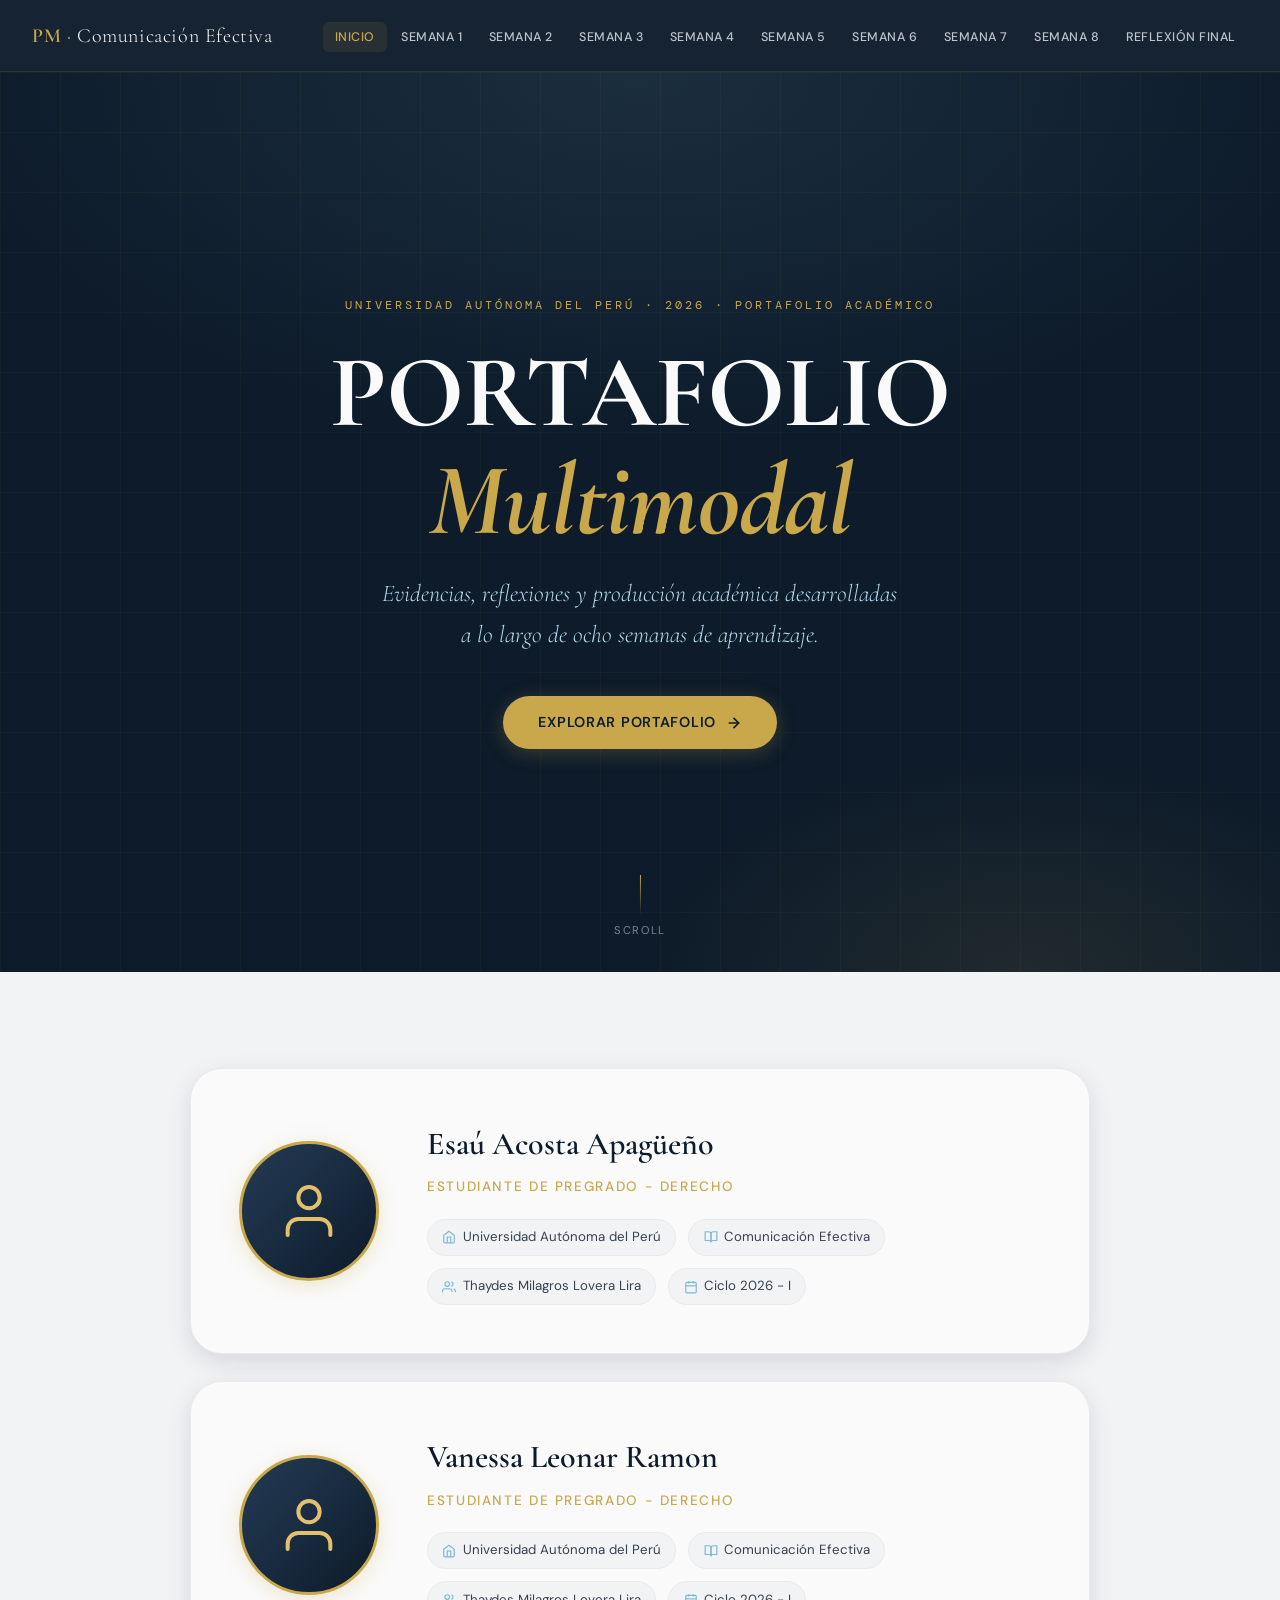
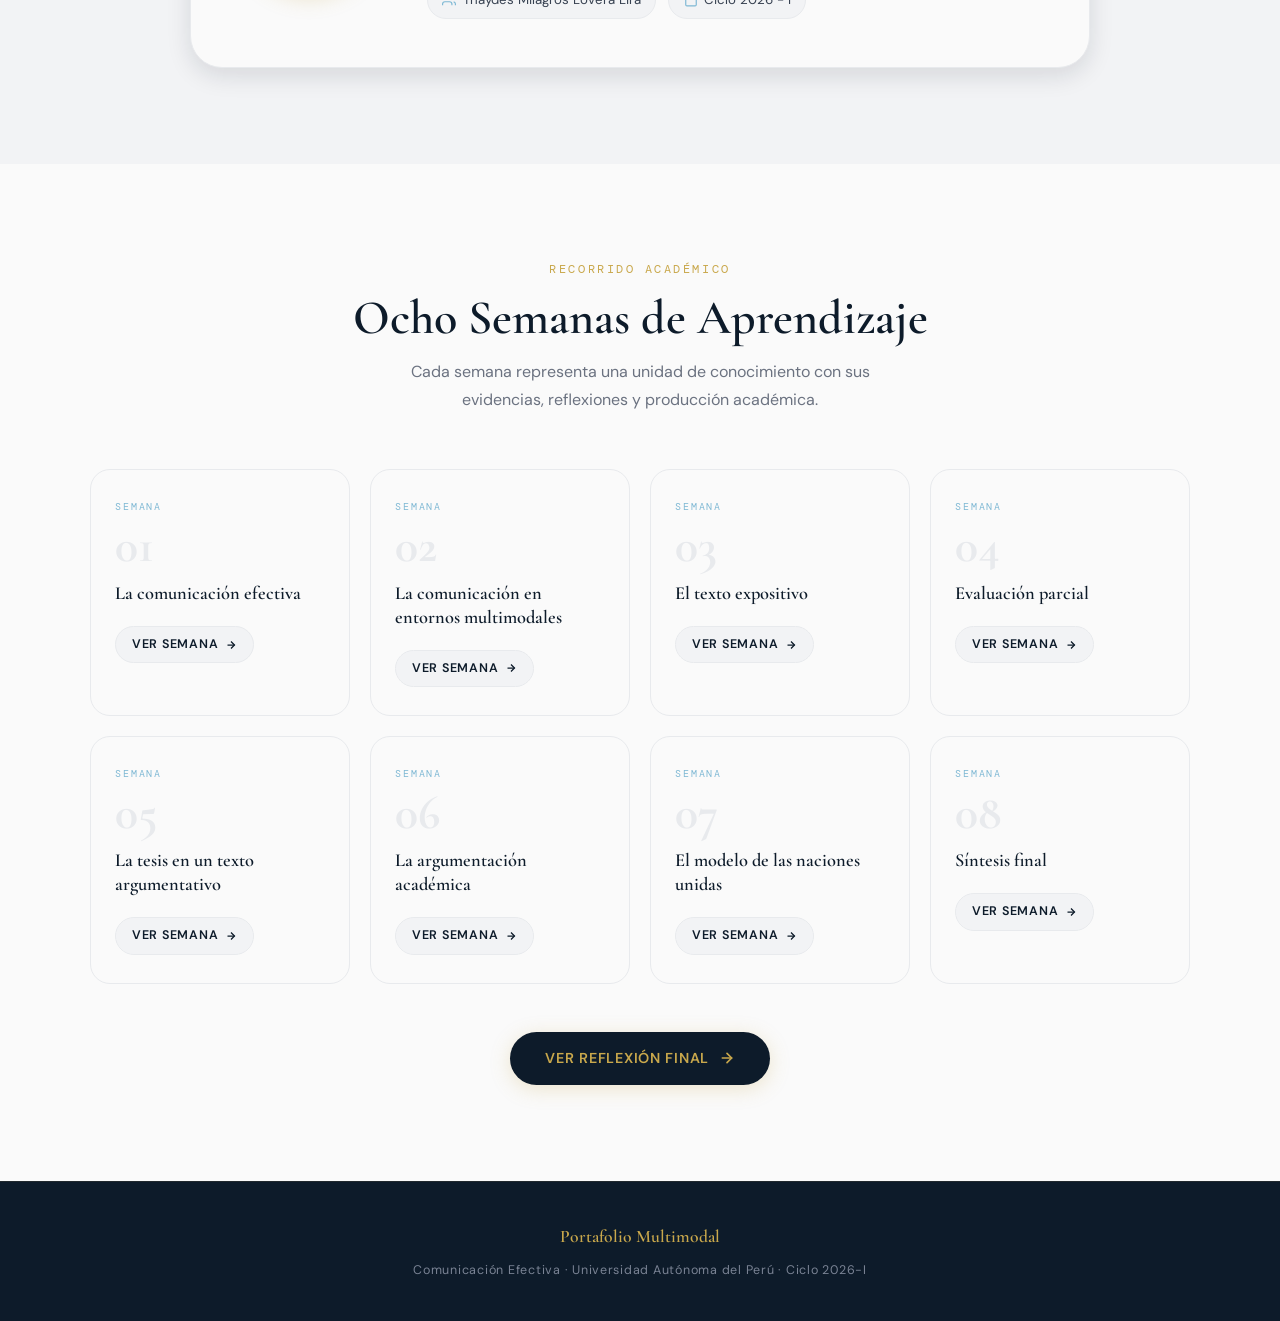
==== index.html @ 7b4b2250 "Add files via upload" ====
<!DOCTYPE html>
<html lang="es">
<head>
  <meta charset="UTF-8" />
  <meta name="viewport" content="width=device-width, initial-scale=1.0" />
  <title>Portafolio Multimodal — Comunicación Efectiva</title>
  <link rel="stylesheet" href="style.css" />
</head>
<body>

  <!-- ===== NAVBAR ===== -->
  <nav class="navbar">
    <a href="index.html" class="nav-brand">PM <span>· Comunicación Efectiva</span></a>
    <button class="nav-toggle" onclick="toggleMenu()" aria-label="Menú">
      <span></span><span></span><span></span>
    </button>
    <ul class="nav-links" id="navLinks">
      <li><a href="index.html" class="active">Inicio</a></li>
      <li><a href="semana1.html">Semana 1</a></li>
      <li><a href="semana2.html">Semana 2</a></li>
      <li><a href="semana3.html">Semana 3</a></li>
      <li><a href="semana4.html">Semana 4</a></li>
      <li><a href="semana5.html">Semana 5</a></li>
      <li><a href="semana6.html">Semana 6</a></li>
      <li><a href="semana7.html">Semana 7</a></li>
      <li><a href="semana8.html">Semana 8</a></li>
      <li><a href="reflexion.html">Reflexión Final</a></li>
    </ul>
  </nav>

  <main>

    <!-- ===== HERO ===== -->
    <section class="hero">
      <div class="hero-grid-bg"></div>
      <div class="hero-content">
        <p class="hero-eyebrow">Universidad Autónoma del Perú · 2026 · Portafolio Académico</p>
        <h1>PORTAFOLIO<br /><em>Multimodal</em></h1>
        <p class="hero-subtitle">
          Evidencias, reflexiones y producción académica desarrolladas<br/>a lo largo de ocho semanas de aprendizaje.
        </p>
        <a href="#semanas" class="hero-cta">
          Explorar portafolio
          <svg width="16" height="16" viewBox="0 0 24 24" fill="none" stroke="currentColor" stroke-width="2.5" stroke-linecap="round" stroke-linejoin="round"><line x1="5" y1="12" x2="19" y2="12"/><polyline points="12 5 19 12 12 19"/></svg>
        </a>
      </div>
      <div class="hero-scroll">
        <div class="hero-scroll-line"></div>
        <span>Scroll</span>
      </div>
    </section>

    <!-- ===== PERFIL ===== -->
    <section class="section-profile">
      <div class="profile-card fade-up">
        <div class="profile-avatar">
          <svg width="64" height="64" viewBox="0 0 24 24" fill="none" stroke="currentColor" stroke-width="1.5" stroke-linecap="round" stroke-linejoin="round">
            <path d="M20 21v-2a4 4 0 0 0-4-4H8a4 4 0 0 0-4 4v2"/>
            <circle cx="12" cy="7" r="4"/>
          </svg>
        </div>
        <div class="profile-info">
          <h2>Esaú Acosta Apagüeño </h2>
          <p class="profile-role">Estudiante de Pregrado - DERECHO</p>
          <div class="profile-meta">
            <span class="profile-tag">
              <svg width="14" height="14" viewBox="0 0 24 24" fill="none" stroke="currentColor" stroke-width="2"><path d="M3 9l9-7 9 7v11a2 2 0 0 1-2 2H5a2 2 0 0 1-2-2z"/><polyline points="9 22 9 12 15 12 15 22"/></svg>
              Universidad Autónoma del Perú 
            </span>
            <span class="profile-tag">
              <svg width="14" height="14" viewBox="0 0 24 24" fill="none" stroke="currentColor" stroke-width="2"><path d="M2 3h6a4 4 0 0 1 4 4v14a3 3 0 0 0-3-3H2z"/><path d="M22 3h-6a4 4 0 0 0-4 4v14a3 3 0 0 1 3-3h7z"/></svg>
              Comunicación Efectiva
            </span>
            <span class="profile-tag">
              <svg width="14" height="14" viewBox="0 0 24 24" fill="none" stroke="currentColor" stroke-width="2"><path d="M17 21v-2a4 4 0 0 0-4-4H5a4 4 0 0 0-4 4v2"/><circle cx="9" cy="7" r="4"/><path d="M23 21v-2a4 4 0 0 0-3-3.87"/><path d="M16 3.13a4 4 0 0 1 0 7.75"/></svg>
              Thaydes Milagros Lovera Lira
            </span>
            <span class="profile-tag">
              <svg width="14" height="14" viewBox="0 0 24 24" fill="none" stroke="currentColor" stroke-width="2"><rect x="3" y="4" width="18" height="18" rx="2" ry="2"/><line x1="16" y1="2" x2="16" y2="6"/><line x1="8" y1="2" x2="8" y2="6"/><line x1="3" y1="10" x2="21" y2="10"/></svg>
              Ciclo 2026 - I
            </span>
          </div>
        </div>
      </div>
      <br>
       <div class="profile-card fade-up">
        <div class="profile-avatar">
          <svg width="64" height="64" viewBox="0 0 24 24" fill="none" stroke="currentColor" stroke-width="1.5" stroke-linecap="round" stroke-linejoin="round">
            <path d="M20 21v-2a4 4 0 0 0-4-4H8a4 4 0 0 0-4 4v2"/>
            <circle cx="12" cy="7" r="4"/>
          </svg>
        </div>
        <div class="profile-info">
          <h2>Vanessa Leonar Ramon</h2>
          <p class="profile-role">Estudiante de Pregrado - DERECHO</p>
          <div class="profile-meta">
            <span class="profile-tag">
              <svg width="14" height="14" viewBox="0 0 24 24" fill="none" stroke="currentColor" stroke-width="2"><path d="M3 9l9-7 9 7v11a2 2 0 0 1-2 2H5a2 2 0 0 1-2-2z"/><polyline points="9 22 9 12 15 12 15 22"/></svg>
              Universidad Autónoma del Perú 
            </span>
            <span class="profile-tag">
              <svg width="14" height="14" viewBox="0 0 24 24" fill="none" stroke="currentColor" stroke-width="2"><path d="M2 3h6a4 4 0 0 1 4 4v14a3 3 0 0 0-3-3H2z"/><path d="M22 3h-6a4 4 0 0 0-4 4v14a3 3 0 0 1 3-3h7z"/></svg>
              Comunicación Efectiva
            </span>
            <span class="profile-tag">
              <svg width="14" height="14" viewBox="0 0 24 24" fill="none" stroke="currentColor" stroke-width="2"><path d="M17 21v-2a4 4 0 0 0-4-4H5a4 4 0 0 0-4 4v2"/><circle cx="9" cy="7" r="4"/><path d="M23 21v-2a4 4 0 0 0-3-3.87"/><path d="M16 3.13a4 4 0 0 1 0 7.75"/></svg>
              Thaydes Milagros Lovera Lira
            </span>
            <span class="profile-tag">
              <svg width="14" height="14" viewBox="0 0 24 24" fill="none" stroke="currentColor" stroke-width="2"><rect x="3" y="4" width="18" height="18" rx="2" ry="2"/><line x1="16" y1="2" x2="16" y2="6"/><line x1="8" y1="2" x2="8" y2="6"/><line x1="3" y1="10" x2="21" y2="10"/></svg>
              Ciclo 2026 - I
            </span>
          </div>
          
        </div>
      </div>
    </section>

    <!-- ===== SEMANAS ===== -->
    <section class="section-timeline" id="semanas">
      <div class="section-header fade-up">
        <span class="section-label">Recorrido académico</span>
        <h2>Ocho Semanas de Aprendizaje</h2>
        <p>Cada semana representa una unidad de conocimiento con sus evidencias, reflexiones y producción académica.</p>
      </div>

      <div class="weeks-grid">
        <div class="week-card fade-up">
          <p class="week-label">Semana</p>
          <div class="week-number">01</div>
          <h3 class="week-title">La comunicación efectiva</h3>
          <a href="semana1.html" class="week-btn">
            Ver semana
            <svg width="12" height="12" viewBox="0 0 24 24" fill="none" stroke="currentColor" stroke-width="2.5"><line x1="5" y1="12" x2="19" y2="12"/><polyline points="12 5 19 12 12 19"/></svg>
          </a>
        </div>

        <div class="week-card fade-up">
          <p class="week-label">Semana</p>
          <div class="week-number">02</div>
          <h3 class="week-title">La comunicación en entornos multimodales</h3>
          <a href="semana2.html" class="week-btn">
            Ver semana
            <svg width="12" height="12" viewBox="0 0 24 24" fill="none" stroke="currentColor" stroke-width="2.5"><line x1="5" y1="12" x2="19" y2="12"/><polyline points="12 5 19 12 12 19"/></svg>
          </a>
        </div>

        <div class="week-card fade-up">
          <p class="week-label">Semana</p>
          <div class="week-number">03</div>
          <h3 class="week-title">El texto expositivo</h3>
          <a href="semana3.html" class="week-btn">
            Ver semana
            <svg width="12" height="12" viewBox="0 0 24 24" fill="none" stroke="currentColor" stroke-width="2.5"><line x1="5" y1="12" x2="19" y2="12"/><polyline points="12 5 19 12 12 19"/></svg>
          </a>
        </div>

        <div class="week-card fade-up">
          <p class="week-label">Semana</p>
          <div class="week-number">04</div>
          <h3 class="week-title">Evaluación parcial</h3>
          <a href="semana4.html" class="week-btn">
            Ver semana
            <svg width="12" height="12" viewBox="0 0 24 24" fill="none" stroke="currentColor" stroke-width="2.5"><line x1="5" y1="12" x2="19" y2="12"/><polyline points="12 5 19 12 12 19"/></svg>
          </a>
        </div>

        <div class="week-card fade-up">
          <p class="week-label">Semana</p>
          <div class="week-number">05</div>
          <h3 class="week-title">La tesis en un texto argumentativo</h3>
          <a href="semana5.html" class="week-btn">
            Ver semana
            <svg width="12" height="12" viewBox="0 0 24 24" fill="none" stroke="currentColor" stroke-width="2.5"><line x1="5" y1="12" x2="19" y2="12"/><polyline points="12 5 19 12 12 19"/></svg>
          </a>
        </div>

        <div class="week-card fade-up">
          <p class="week-label">Semana</p>
          <div class="week-number">06</div>
          <h3 class="week-title">La argumentación académica</h3>
          <a href="semana6.html" class="week-btn">
            Ver semana
            <svg width="12" height="12" viewBox="0 0 24 24" fill="none" stroke="currentColor" stroke-width="2.5"><line x1="5" y1="12" x2="19" y2="12"/><polyline points="12 5 19 12 12 19"/></svg>
          </a>
        </div>

        <div class="week-card fade-up">
          <p class="week-label">Semana</p>
          <div class="week-number">07</div>
          <h3 class="week-title">El modelo de las naciones unidas</h3>
          <a href="semana7.html" class="week-btn">
            Ver semana
            <svg width="12" height="12" viewBox="0 0 24 24" fill="none" stroke="currentColor" stroke-width="2.5"><line x1="5" y1="12" x2="19" y2="12"/><polyline points="12 5 19 12 12 19"/></svg>
          </a>
        </div>

        <div class="week-card fade-up">
          <p class="week-label">Semana</p>
          <div class="week-number">08</div>
          <h3 class="week-title">Síntesis final</h3>
          <a href="semana8.html" class="week-btn">
            Ver semana
            <svg width="12" height="12" viewBox="0 0 24 24" fill="none" stroke="currentColor" stroke-width="2.5"><line x1="5" y1="12" x2="19" y2="12"/><polyline points="12 5 19 12 12 19"/></svg>
          </a>
        </div>
      </div>

      <div style="text-align:center; margin-top:3rem;" class="fade-up">
        <a href="reflexion.html" class="hero-cta" style="background: var(--navy); color: var(--gold);">
          Ver Reflexión Final
          <svg width="16" height="16" viewBox="0 0 24 24" fill="none" stroke="currentColor" stroke-width="2.5" stroke-linecap="round" stroke-linejoin="round"><line x1="5" y1="12" x2="19" y2="12"/><polyline points="12 5 19 12 12 19"/></svg>
        </a>
      </div>
    </section>

  </main>

  <!-- ===== FOOTER ===== -->
  <footer class="site-footer">
    <p class="footer-brand">Portafolio Multimodal</p>
    <p class="footer-text">Comunicación Efectiva · Universidad Autónoma del Perú · Ciclo 2026-I</p>
  </footer>

  <script>
    function toggleMenu() {
      document.getElementById('navLinks').classList.toggle('open');
    }
    // Scroll reveal
    const observer = new IntersectionObserver((entries) => {
      entries.forEach(e => { if(e.isIntersecting) e.target.classList.add('visible'); });
    }, { threshold: 0.12 });
    document.querySelectorAll('.fade-up').forEach(el => observer.observe(el));
  </script>
</body>
</html>
---- style.css ----
/* ============================================================
   PORTAFOLIO MULTIMODAL — COMUNICACIÓN EFECTIVA
   style.css — Hoja de estilos principal
   Diseño: Elegante académico premium
   ============================================================ */

/* --- Google Fonts Import --- */
@import url('https://fonts.googleapis.com/css2?family=Cormorant+Garamond:ital,wght@0,300;0,400;0,600;0,700;1,300;1,400&family=DM+Sans:wght@300;400;500;600&family=DM+Mono:wght@400;500&display=swap');

/* --- CSS Variables --- */
:root {
  --navy:        #0d1b2a;
  --navy-mid:    #1a2f45;
  --navy-light:  #243b55;
  --gold:        #c9a84c;
  --gold-light:  #e2c06e;
  --gold-pale:   #f5e9c8;
  --sky:         #7eb8d4;
  --sky-light:   #b3d9eb;
  --white:       #fafafa;
  --off-white:   #f2f3f5;
  --gray-100:    #e8eaed;
  --gray-300:    #bec3cc;
  --gray-500:    #7a8394;
  --gray-700:    #4a5160;
  --text-dark:   #111827;
  --text-mid:    #374151;
  --text-light:  #6b7280;

  --font-display: 'Cormorant Garamond', Georgia, serif;
  --font-body:    'DM Sans', system-ui, sans-serif;
  --font-mono:    'DM Mono', monospace;

  --radius-sm:   6px;
  --radius-md:   12px;
  --radius-lg:   20px;
  --radius-xl:   32px;

  --shadow-sm:   0 2px 8px rgba(13,27,42,0.08);
  --shadow-md:   0 8px 24px rgba(13,27,42,0.12);
  --shadow-lg:   0 20px 60px rgba(13,27,42,0.18);
  --shadow-gold: 0 4px 20px rgba(201,168,76,0.25);

  --transition:  0.3s cubic-bezier(0.4,0,0.2,1);
  --nav-height:  72px;
}

/* --- Reset & Base --- */
*, *::before, *::after { box-sizing: border-box; margin: 0; padding: 0; }

html { scroll-behavior: smooth; font-size: 16px; }

body {
  font-family: var(--font-body);
  background: var(--white);
  color: var(--text-dark);
  line-height: 1.7;
  overflow-x: hidden;
  -webkit-font-smoothing: antialiased;
}

img { max-width: 100%; display: block; }
a  { text-decoration: none; color: inherit; }
ul { list-style: none; }

/* --- NAVBAR --- */
.navbar {
  position: fixed;
  top: 0; left: 0; right: 0;
  height: var(--nav-height);
  background: rgba(13,27,42,0.96);
  backdrop-filter: blur(12px);
  -webkit-backdrop-filter: blur(12px);
  border-bottom: 1px solid rgba(201,168,76,0.15);
  z-index: 1000;
  display: flex;
  align-items: center;
  justify-content: space-between;
  padding: 0 2rem;
}

.nav-brand {
  font-family: var(--font-display);
  font-size: 1.25rem;
  font-weight: 600;
  color: var(--gold);
  letter-spacing: 0.03em;
  white-space: nowrap;
}

.nav-brand span {
  color: var(--white);
  font-weight: 300;
}

.nav-links {
  display: flex;
  align-items: center;
  gap: 0.15rem;
}

.nav-links a {
  font-family: var(--font-body);
  font-size: 0.78rem;
  font-weight: 500;
  letter-spacing: 0.04em;
  text-transform: uppercase;
  color: var(--gray-300);
  padding: 0.45rem 0.75rem;
  border-radius: var(--radius-sm);
  transition: color var(--transition), background var(--transition);
  white-space: nowrap;
}

.nav-links a:hover,
.nav-links a.active {
  color: var(--gold);
  background: rgba(201,168,76,0.1);
}

/* Hamburger */
.nav-toggle {
  display: none;
  flex-direction: column;
  gap: 5px;
  cursor: pointer;
  padding: 6px;
  border: none;
  background: none;
}
.nav-toggle span {
  display: block;
  width: 24px; height: 2px;
  background: var(--gold);
  border-radius: 2px;
  transition: var(--transition);
}

/* --- MAIN CONTENT OFFSET --- */
main { padding-top: var(--nav-height); }

/* ============================================================
   HOME PAGE
   ============================================================ */

/* Hero */
.hero {
  min-height: 100vh;
  background: var(--navy);
  display: flex;
  align-items: center;
  justify-content: center;
  text-align: center;
  position: relative;
  overflow: hidden;
  padding: 4rem 2rem;
}

.hero::before {
  content: '';
  position: absolute;
  inset: 0;
  background:
    radial-gradient(ellipse 80% 60% at 50% 0%, rgba(126,184,212,0.12) 0%, transparent 70%),
    radial-gradient(ellipse 50% 40% at 80% 100%, rgba(201,168,76,0.1) 0%, transparent 60%);
}

.hero-grid-bg {
  position: absolute;
  inset: 0;
  background-image:
    linear-gradient(rgba(201,168,76,0.04) 1px, transparent 1px),
    linear-gradient(90deg, rgba(201,168,76,0.04) 1px, transparent 1px);
  background-size: 60px 60px;
  animation: gridPan 20s linear infinite;
}

@keyframes gridPan {
  0%   { transform: translate(0,0); }
  100% { transform: translate(60px, 60px); }
}

.hero-content {
  position: relative;
  z-index: 2;
  max-width: 820px;
}

.hero-eyebrow {
  font-family: var(--font-mono);
  font-size: 0.75rem;
  letter-spacing: 0.25em;
  text-transform: uppercase;
  color: var(--gold);
  margin-bottom: 1.5rem;
  opacity: 0;
  animation: fadeUp 0.8s 0.2s forwards;
}

.hero h1 {
  font-family: var(--font-display);
  font-size: clamp(3rem, 8vw, 6.5rem);
  font-weight: 700;
  line-height: 1.05;
  color: var(--white);
  letter-spacing: -0.01em;
  margin-bottom: 0.5rem;
  opacity: 0;
  animation: fadeUp 0.8s 0.4s forwards;
}

.hero h1 em {
  font-style: italic;
  color: var(--gold);
}

.hero-subtitle {
  font-family: var(--font-display);
  font-size: clamp(1.1rem, 2.5vw, 1.5rem);
  font-weight: 300;
  font-style: italic;
  color: var(--sky-light);
  margin: 1.25rem 0 2.5rem;
  max-width: 600px;
  margin-left: auto;
  margin-right: auto;
  opacity: 0;
  animation: fadeUp 0.8s 0.6s forwards;
}

.hero-cta {
  display: inline-flex;
  align-items: center;
  gap: 0.6rem;
  background: var(--gold);
  color: var(--navy);
  font-family: var(--font-body);
  font-size: 0.9rem;
  font-weight: 600;
  letter-spacing: 0.05em;
  text-transform: uppercase;
  padding: 0.9rem 2.2rem;
  border-radius: 50px;
  transition: var(--transition);
  box-shadow: var(--shadow-gold);
  opacity: 0;
  animation: fadeUp 0.8s 0.8s forwards;
}

.hero-cta:hover {
  background: var(--gold-light);
  transform: translateY(-2px);
  box-shadow: 0 8px 30px rgba(201,168,76,0.4);
}

.hero-cta svg { transition: transform var(--transition); }
.hero-cta:hover svg { transform: translateX(4px); }

.hero-scroll {
  position: absolute;
  bottom: 2rem;
  left: 50%;
  transform: translateX(-50%);
  display: flex;
  flex-direction: column;
  align-items: center;
  gap: 0.4rem;
  color: var(--gray-500);
  font-size: 0.7rem;
  letter-spacing: 0.15em;
  text-transform: uppercase;
  animation: bounce 2s infinite;
}

.hero-scroll-line {
  width: 1px;
  height: 40px;
  background: linear-gradient(to bottom, var(--gold), transparent);
}

@keyframes bounce {
  0%, 100% { transform: translateX(-50%) translateY(0); }
  50%       { transform: translateX(-50%) translateY(6px); }
}

/* Profile Card */
.section-profile {
  padding: 6rem 2rem;
  background: var(--off-white);
}

.profile-card {
  max-width: 900px;
  margin: 0 auto;
  display: grid;
  grid-template-columns: auto 1fr;
  gap: 3rem;
  align-items: center;
  background: var(--white);
  border-radius: var(--radius-xl);
  padding: 3rem;
  box-shadow: var(--shadow-md);
  border: 1px solid var(--gray-100);
}

.profile-avatar {
  width: 140px;
  height: 140px;
  border-radius: 50%;
  background: linear-gradient(135deg, var(--navy-light), var(--navy));
  display: flex;
  align-items: center;
  justify-content: center;
  border: 3px solid var(--gold);
  box-shadow: var(--shadow-gold);
  flex-shrink: 0;
}

.profile-avatar svg { color: var(--gold-light); }

.profile-info h2 {
  font-family: var(--font-display);
  font-size: 2rem;
  font-weight: 600;
  color: var(--navy);
  margin-bottom: 0.25rem;
}

.profile-role {
  font-size: 0.85rem;
  letter-spacing: 0.12em;
  text-transform: uppercase;
  color: var(--gold);
  font-weight: 500;
  margin-bottom: 1.25rem;
}

.profile-meta {
  display: flex;
  flex-wrap: wrap;
  gap: 0.75rem;
}

.profile-tag {
  display: flex;
  align-items: center;
  gap: 0.4rem;
  font-size: 0.83rem;
  color: var(--text-mid);
  background: var(--off-white);
  padding: 0.4rem 0.9rem;
  border-radius: 50px;
  border: 1px solid var(--gray-100);
}

.profile-tag svg { color: var(--sky); flex-shrink: 0; }

/* Section Header */
.section-header {
  text-align: center;
  margin-bottom: 3.5rem;
}

.section-label {
  font-family: var(--font-mono);
  font-size: 0.72rem;
  letter-spacing: 0.22em;
  text-transform: uppercase;
  color: var(--gold);
  margin-bottom: 0.75rem;
  display: block;
}

.section-header h2 {
  font-family: var(--font-display);
  font-size: clamp(2rem, 4vw, 3rem);
  font-weight: 600;
  color: var(--navy);
  line-height: 1.15;
}

.section-header p {
  color: var(--text-light);
  max-width: 520px;
  margin: 0.75rem auto 0;
  font-size: 1rem;
}

/* Timeline / Week Grid */
.section-timeline {
  padding: 6rem 2rem;
  background: var(--white);
}

.weeks-grid {
  max-width: 1100px;
  margin: 0 auto;
  display: grid;
  grid-template-columns: repeat(4, 1fr);
  gap: 1.25rem;
}

.week-card {
  background: var(--white);
  border: 1px solid var(--gray-100);
  border-radius: var(--radius-lg);
  padding: 1.75rem 1.5rem;
  position: relative;
  overflow: hidden;
  transition: transform var(--transition), box-shadow var(--transition), border-color var(--transition);
  cursor: pointer;
}

.week-card::before {
  content: '';
  position: absolute;
  top: 0; left: 0; right: 0;
  height: 3px;
  background: linear-gradient(90deg, var(--gold), var(--sky));
  transform: scaleX(0);
  transform-origin: left;
  transition: transform var(--transition);
}

.week-card:hover {
  transform: translateY(-6px);
  box-shadow: var(--shadow-lg);
  border-color: var(--gold-pale);
}

.week-card:hover::before { transform: scaleX(1); }

.week-number {
  font-family: var(--font-display);
  font-size: 3rem;
  font-weight: 700;
  color: var(--gray-100);
  line-height: 1;
  margin-bottom: 0.75rem;
  transition: color var(--transition);
}

.week-card:hover .week-number { color: var(--gold-pale); }

.week-label {
  font-family: var(--font-mono);
  font-size: 0.65rem;
  letter-spacing: 0.18em;
  text-transform: uppercase;
  color: var(--sky);
  margin-bottom: 0.4rem;
}

.week-title {
  font-family: var(--font-display);
  font-size: 1.15rem;
  font-weight: 600;
  color: var(--navy);
  margin-bottom: 1.25rem;
  line-height: 1.3;
}

.week-btn {
  display: inline-flex;
  align-items: center;
  gap: 0.4rem;
  font-size: 0.78rem;
  font-weight: 600;
  letter-spacing: 0.06em;
  text-transform: uppercase;
  color: var(--navy);
  background: var(--off-white);
  padding: 0.45rem 1rem;
  border-radius: 50px;
  transition: var(--transition);
  border: 1px solid var(--gray-100);
}

.week-btn:hover,
.week-card:hover .week-btn {
  background: var(--navy);
  color: var(--gold);
  border-color: var(--navy);
}

/* ============================================================
   WEEKLY PAGES
   ============================================================ */

/* Week Banner */
.week-banner {
  min-height: 380px;
  background: var(--navy);
  display: flex;
  align-items: flex-end;
  position: relative;
  overflow: hidden;
  padding: 3rem 2rem;
}

.week-banner-bg {
  position: absolute;
  inset: 0;
  background-size: cover;
  background-position: center;
  filter: brightness(0.25) saturate(0.6);
}

.week-banner-overlay {
  position: absolute;
  inset: 0;
  background: linear-gradient(
    135deg,
    rgba(13,27,42,0.95) 0%,
    rgba(36,59,85,0.85) 100%
  );
}

.week-banner-deco {
  position: absolute;
  top: 2rem; right: 3rem;
  font-family: var(--font-display);
  font-size: 12rem;
  font-weight: 700;
  color: rgba(201,168,76,0.06);
  line-height: 1;
  user-select: none;
}

.week-banner-content {
  position: relative;
  z-index: 2;
  max-width: 1100px;
  width: 100%;
  margin: 0 auto;
}

.week-banner-tag {
  font-family: var(--font-mono);
  font-size: 0.7rem;
  letter-spacing: 0.25em;
  text-transform: uppercase;
  color: var(--gold);
  margin-bottom: 0.75rem;
}

.week-banner h1 {
  font-family: var(--font-display);
  font-size: clamp(2.5rem, 6vw, 5rem);
  font-weight: 700;
  color: var(--white);
  line-height: 1.05;
  margin-bottom: 0.5rem;
}

.week-banner h1 em { font-style: italic; color: var(--gold); }

.week-banner-subtitle {
  font-family: var(--font-display);
  font-style: italic;
  font-size: 1.25rem;
  font-weight: 300;
  color: var(--sky-light);
}

/* Week Content Wrapper */
.week-content {
  max-width: 1100px;
  margin: 0 auto;
  padding: 4rem 2rem;
}

/* Content Sections */
.content-block {
  margin-bottom: 4rem;
  padding-bottom: 4rem;
  border-bottom: 1px solid var(--gray-100);
}

.content-block:last-child {
  border-bottom: none;
}

.content-block-header {
  display: flex;
  align-items: center;
  gap: 1rem;
  margin-bottom: 1.75rem;
}

.block-number {
  width: 36px;
  height: 36px;
  border-radius: 50%;
  background: var(--navy);
  color: var(--gold);
  font-family: var(--font-mono);
  font-size: 0.75rem;
  font-weight: 500;
  display: flex;
  align-items: center;
  justify-content: center;
  flex-shrink: 0;
}

.content-block-header h2 {
  font-family: var(--font-display);
  font-size: 1.75rem;
  font-weight: 600;
  color: var(--navy);
}

.content-text {
  color: var(--text-mid);
  line-height: 1.85;
  font-size: 1rem;
  max-width: 720px;
  text-align: justify;
}

/* Concept Badges */
.concepts-grid {
  display: flex;
  flex-wrap: wrap;
  gap: 0.75rem;
  margin-top: 1rem;
}

.concept-badge {
  display: flex;
  align-items: center;
  gap: 0.5rem;
  padding: 0.6rem 1.25rem;
  background: var(--navy);
  color: var(--gold-pale);
  border-radius: 50px;
  font-size: 0.85rem;
  font-weight: 500;
  letter-spacing: 0.02em;
  border: 1px solid rgba(201,168,76,0.2);
  transition: var(--transition);
}

.concept-badge:hover {
  background: var(--navy-light);
  border-color: var(--gold);
  color: var(--gold);
  transform: translateY(-2px);
  box-shadow: var(--shadow-gold);
}

.concept-badge .dot {
  width: 6px; height: 6px;
  border-radius: 50%;
  background: var(--gold);
}

/* Evidence Cards */
.evidence-grid {
  display: grid;
  grid-template-columns: 1fr 1fr;
  gap: 1.5rem;
}

.evidence-card {
  background: var(--white);
  border: 1px solid var(--gray-100);
  border-radius: var(--radius-lg);
  overflow: hidden;
  box-shadow: var(--shadow-sm);
  transition: box-shadow var(--transition);
}

.evidence-card:hover { box-shadow: var(--shadow-md); }

.evidence-header {
  background: var(--navy);
  padding: 1rem 1.5rem;
  display: flex;
  align-items: center;
  justify-content: space-between;
}

.evidence-type {
  display: flex;
  align-items: center;
  gap: 0.5rem;
  font-family: var(--font-mono);
  font-size: 0.7rem;
  letter-spacing: 0.15em;
  text-transform: uppercase;
  color: var(--gold);
}

.evidence-download {
  display: inline-flex;
  align-items: center;
  gap: 0.4rem;
  font-size: 0.72rem;
  font-weight: 600;
  letter-spacing: 0.08em;
  text-transform: uppercase;
  color: var(--navy);
  background: var(--gold);
  padding: 0.35rem 0.9rem;
  border-radius: 50px;
  transition: var(--transition);
}

.evidence-download:hover {
  background: var(--gold-light);
  transform: translateY(-1px);
}

/* PDF Embed */
.pdf-container {
  aspect-ratio: 4/3;
  background: var(--off-white);
  display: flex;
  align-items: center;
  justify-content: center;
  position: relative;
  overflow: hidden;
}

.pdf-container iframe {
  width: 100%;
  height: 100%;
  border: none;
}

.pdf-placeholder {
  display: flex;
  flex-direction: column;
  align-items: center;
  justify-content: center;
  gap: 0.75rem;
  color: var(--gray-500);
  text-align: center;
  padding: 2rem;
}

.pdf-placeholder svg { color: var(--gray-300); }

.pdf-placeholder span {
  font-size: 0.8rem;
  letter-spacing: 0.05em;
  color: var(--gray-300);
}

/* Video Embed */
.video-container {
  aspect-ratio: 16/9;
  background: var(--navy);
  position: relative;
  overflow: hidden;
}

.video-container iframe {
  width: 100%;
  height: 100%;
  border: none;
}

.video-placeholder {
  position: absolute;
  inset: 0;
  display: flex;
  flex-direction: column;
  align-items: center;
  justify-content: center;
  gap: 1rem;
  background: radial-gradient(ellipse at center, rgba(36,59,85,0.8), var(--navy));
}

.video-play-btn {
  width: 64px; height: 64px;
  border-radius: 50%;
  background: rgba(201,168,76,0.15);
  border: 2px solid var(--gold);
  display: flex;
  align-items: center;
  justify-content: center;
  color: var(--gold);
  transition: var(--transition);
}

.video-play-btn:hover {
  background: var(--gold);
  color: var(--navy);
  transform: scale(1.1);
}

.video-placeholder p {
  font-size: 0.8rem;
  color: var(--gray-300);
  letter-spacing: 0.06em;
}

/* Reflection Box */
.reflection-box {
  background: linear-gradient(135deg, var(--navy) 0%, var(--navy-light) 100%);
  border-radius: var(--radius-xl);
  padding: 3rem;
  position: relative;
  overflow: hidden;
  border: 1px solid rgba(201,168,76,0.15);
}

.reflection-box::before {
  content: '"';
  position: absolute;
  top: -1rem;
  left: 2rem;
  font-family: var(--font-display);
  font-size: 10rem;
  font-weight: 700;
  color: rgba(201,168,76,0.08);
  line-height: 1;
  pointer-events: none;
}

.reflection-label {
  font-family: var(--font-mono);
  font-size: 0.68rem;
  letter-spacing: 0.22em;
  text-transform: uppercase;
  color: var(--gold);
  margin-bottom: 1.25rem;
  position: relative;
}

.reflection-text {
  font-family: var(--font-display);
  font-size: 1.2rem;
  font-style: italic;
  font-weight: 300;
  color: var(--sky-light);
  line-height: 1.8;
  position: relative;
}

/* Week Navigation */
.week-nav {
  border-top: 1px solid var(--gray-100);
  padding: 2.5rem 2rem;
  max-width: 1100px;
  margin: 0 auto;
  display: grid;
  grid-template-columns: 1fr auto 1fr;
  gap: 1rem;
  align-items: center;
}

.week-nav-btn {
  display: inline-flex;
  align-items: center;
  gap: 0.6rem;
  font-size: 0.83rem;
  font-weight: 600;
  letter-spacing: 0.05em;
  text-transform: uppercase;
  color: var(--navy);
  background: var(--white);
  padding: 0.75rem 1.4rem;
  border-radius: 50px;
  border: 1px solid var(--gray-100);
  transition: var(--transition);
  white-space: nowrap;
}

.week-nav-btn:hover {
  background: var(--navy);
  color: var(--gold);
  border-color: var(--navy);
  box-shadow: var(--shadow-md);
}

.week-nav-btn.prev { justify-self: start; }
.week-nav-btn.home { justify-self: center; background: var(--off-white); }
.week-nav-btn.next { justify-self: end; }

/* ============================================================
   REFLEXIÓN FINAL
   ============================================================ */

.reflexion-hero {
  min-height: 60vh;
  background: var(--navy);
  display: flex;
  align-items: center;
  justify-content: center;
  text-align: center;
  position: relative;
  overflow: hidden;
  padding: 5rem 2rem 4rem;
}

.reflexion-hero::before {
  content: '';
  position: absolute;
  inset: 0;
  background:
    radial-gradient(ellipse 70% 50% at 30% 0%, rgba(201,168,76,0.12) 0%, transparent 60%),
    radial-gradient(ellipse 50% 60% at 70% 100%, rgba(126,184,212,0.1) 0%, transparent 60%);
}

.reflexion-hero-content {
  position: relative;
  z-index: 2;
  max-width: 680px;
}

.reflexion-hero h1 {
  font-family: var(--font-display);
  font-size: clamp(2.5rem, 6vw, 5rem);
  font-weight: 700;
  color: var(--white);
  line-height: 1.08;
  margin-bottom: 1rem;
}

.reflexion-hero h1 em { font-style: italic; color: var(--gold); }

.reflexion-hero p {
  font-family: var(--font-display);
  font-style: italic;
  font-size: 1.25rem;
  font-weight: 300;
  color: var(--sky-light);
  line-height: 1.6;
}

/* Stats Row */
.stats-section {
  background: var(--gold);
  padding: 3.5rem 2rem;
}

.stats-grid {
  max-width: 900px;
  margin: 0 auto;
  display: grid;
  grid-template-columns: repeat(4, 1fr);
  gap: 1.5rem;
  text-align: center;
}

.stat-number {
  font-family: var(--font-display);
  font-size: 3.5rem;
  font-weight: 700;
  color: var(--navy);
  line-height: 1;
  margin-bottom: 0.25rem;
}

.stat-label {
  font-size: 0.78rem;
  font-weight: 600;
  letter-spacing: 0.1em;
  text-transform: uppercase;
  color: var(--navy-mid);
}

/* Reflexion Content */
.reflexion-content {
  max-width: 900px;
  margin: 0 auto;
  padding: 5rem 2rem;
}

.reflexion-section {
  margin-bottom: 5rem;
}

.reflexion-section h2 {
  font-family: var(--font-display);
  font-size: 2.25rem;
  font-weight: 600;
  color: var(--navy);
  margin-bottom: 1.5rem;
  padding-bottom: 1rem;
  border-bottom: 2px solid var(--gold-pale);
}

.reflexion-section p {
  color: var(--text-mid);
  line-height: 1.9;
  font-size: 1.02rem;
  margin-bottom: 1rem;
}

/* Competencias */
.competencias-grid {
  display: grid;
  grid-template-columns: repeat(2, 1fr);
  gap: 1.25rem;
  margin-top: 1.5rem;
}

.competencia-card {
  background: var(--white);
  border: 1px solid var(--gray-100);
  border-radius: var(--radius-lg);
  padding: 1.75rem;
  transition: var(--transition);
  border-left: 4px solid var(--gold);
}

.competencia-card:hover {
  box-shadow: var(--shadow-md);
  transform: translateY(-3px);
}

.competencia-card h3 {
  font-family: var(--font-display);
  font-size: 1.2rem;
  font-weight: 600;
  color: var(--navy);
  margin-bottom: 0.6rem;
}

.competencia-card p {
  font-size: 0.9rem;
  color: var(--text-light);
  line-height: 1.65;
  margin: 0;
}

/* Autoevaluación */
.autoevaluacion {
  background: var(--off-white);
  border-radius: var(--radius-xl);
  padding: 2.5rem;
  margin-top: 1.5rem;
}

.eval-item {
  display: flex;
  align-items: center;
  gap: 1rem;
  padding: 0.9rem 0;
  border-bottom: 1px solid var(--gray-100);
}

.eval-item:last-child { border-bottom: none; }

.eval-label {
  flex: 1;
  font-size: 0.9rem;
  color: var(--text-mid);
  font-weight: 500;
}

.eval-bar-wrap {
  width: 200px;
  height: 6px;
  background: var(--gray-100);
  border-radius: 3px;
  overflow: hidden;
  flex-shrink: 0;
}

.eval-bar {
  height: 100%;
  background: linear-gradient(90deg, var(--navy), var(--sky));
  border-radius: 3px;
  transition: width 1.2s cubic-bezier(0.4,0,0.2,1);
}

.eval-score {
  font-family: var(--font-mono);
  font-size: 0.8rem;
  font-weight: 500;
  color: var(--navy);
  width: 32px;
  text-align: right;
}

/* Cierre emocional */
.cierre-card {
  background: linear-gradient(135deg, var(--navy) 0%, var(--navy-light) 100%);
  border-radius: var(--radius-xl);
  padding: 4rem;
  text-align: center;
  margin-top: 3rem;
  position: relative;
  overflow: hidden;
  border: 1px solid rgba(201,168,76,0.2);
}

.cierre-card::after {
  content: '★';
  position: absolute;
  font-size: 18rem;
  color: rgba(201,168,76,0.03);
  bottom: -4rem;
  right: -2rem;
  pointer-events: none;
}

.cierre-card h2 {
  font-family: var(--font-display);
  font-size: 2.5rem;
  font-weight: 700;
  color: var(--white);
  margin-bottom: 1rem;
  position: relative;
}

.cierre-card p {
  font-family: var(--font-display);
  font-style: italic;
  font-size: 1.2rem;
  font-weight: 300;
  color: var(--sky-light);
  max-width: 500px;
  margin: 0 auto;
  line-height: 1.75;
  position: relative;
}

/* ============================================================
   FOOTER
   ============================================================ */
.site-footer {
  background: var(--navy);
  border-top: 1px solid rgba(201,168,76,0.1);
  padding: 2.5rem 2rem;
  text-align: center;
}

.footer-brand {
  font-family: var(--font-display);
  font-size: 1.1rem;
  font-weight: 600;
  color: var(--gold);
  margin-bottom: 0.5rem;
}

.footer-text {
  font-size: 0.78rem;
  color: var(--gray-500);
  letter-spacing: 0.06em;
}

/* ============================================================
   ANIMATIONS
   ============================================================ */

@keyframes fadeUp {
  from { opacity: 0; transform: translateY(24px); }
  to   { opacity: 1; transform: translateY(0); }
}

.fade-up {
  opacity: 0;
  transform: translateY(24px);
  transition: opacity 0.7s ease, transform 0.7s ease;
}

.fade-up.visible {
  opacity: 1;
  transform: translateY(0);
}

/* ============================================================
   RESPONSIVE
   ============================================================ */

@media (max-width: 1024px) {
  .weeks-grid { grid-template-columns: repeat(2, 1fr); }
  .evidence-grid { grid-template-columns: 1fr; }
  .stats-grid { grid-template-columns: repeat(2, 1fr); }
  .competencias-grid { grid-template-columns: 1fr; }
}

@media (max-width: 768px) {
  :root { --nav-height: 64px; }

  .nav-links {
    display: none;
    position: fixed;
    top: var(--nav-height);
    left: 0; right: 0;
    background: rgba(13,27,42,0.98);
    flex-direction: column;
    padding: 1.5rem;
    gap: 0.25rem;
    border-bottom: 1px solid rgba(201,168,76,0.15);
  }

  .nav-links.open { display: flex; }
  .nav-links a { font-size: 0.9rem; padding: 0.7rem 1rem; }
  .nav-toggle { display: flex; }

  .profile-card {
    grid-template-columns: 1fr;
    text-align: center;
    padding: 2rem;
  }

  .profile-avatar { margin: 0 auto; }
  .profile-meta { justify-content: center; }

  .weeks-grid { grid-template-columns: repeat(2, 1fr); }
  .week-banner { min-height: 280px; }
  .week-banner-deco { display: none; }

  .week-nav {
    grid-template-columns: 1fr 1fr;
    grid-template-rows: auto auto;
  }

  .week-nav-btn.home {
    grid-column: 1 / -1;
    justify-self: center;
    order: -1;
  }

  .stats-grid { grid-template-columns: repeat(2, 1fr); }

  .eval-bar-wrap { width: 120px; }

  .cierre-card { padding: 2.5rem 1.5rem; }
}

@media (max-width: 480px) {
  .weeks-grid { grid-template-columns: 1fr; }
  .hero h1 { font-size: 2.8rem; }
  .week-banner h1 { font-size: 2.4rem; }
  .reflection-box { padding: 2rem 1.5rem; }
  .stats-grid { grid-template-columns: 1fr 1fr; }
  .nav-links a { font-size: 0.85rem; }
}
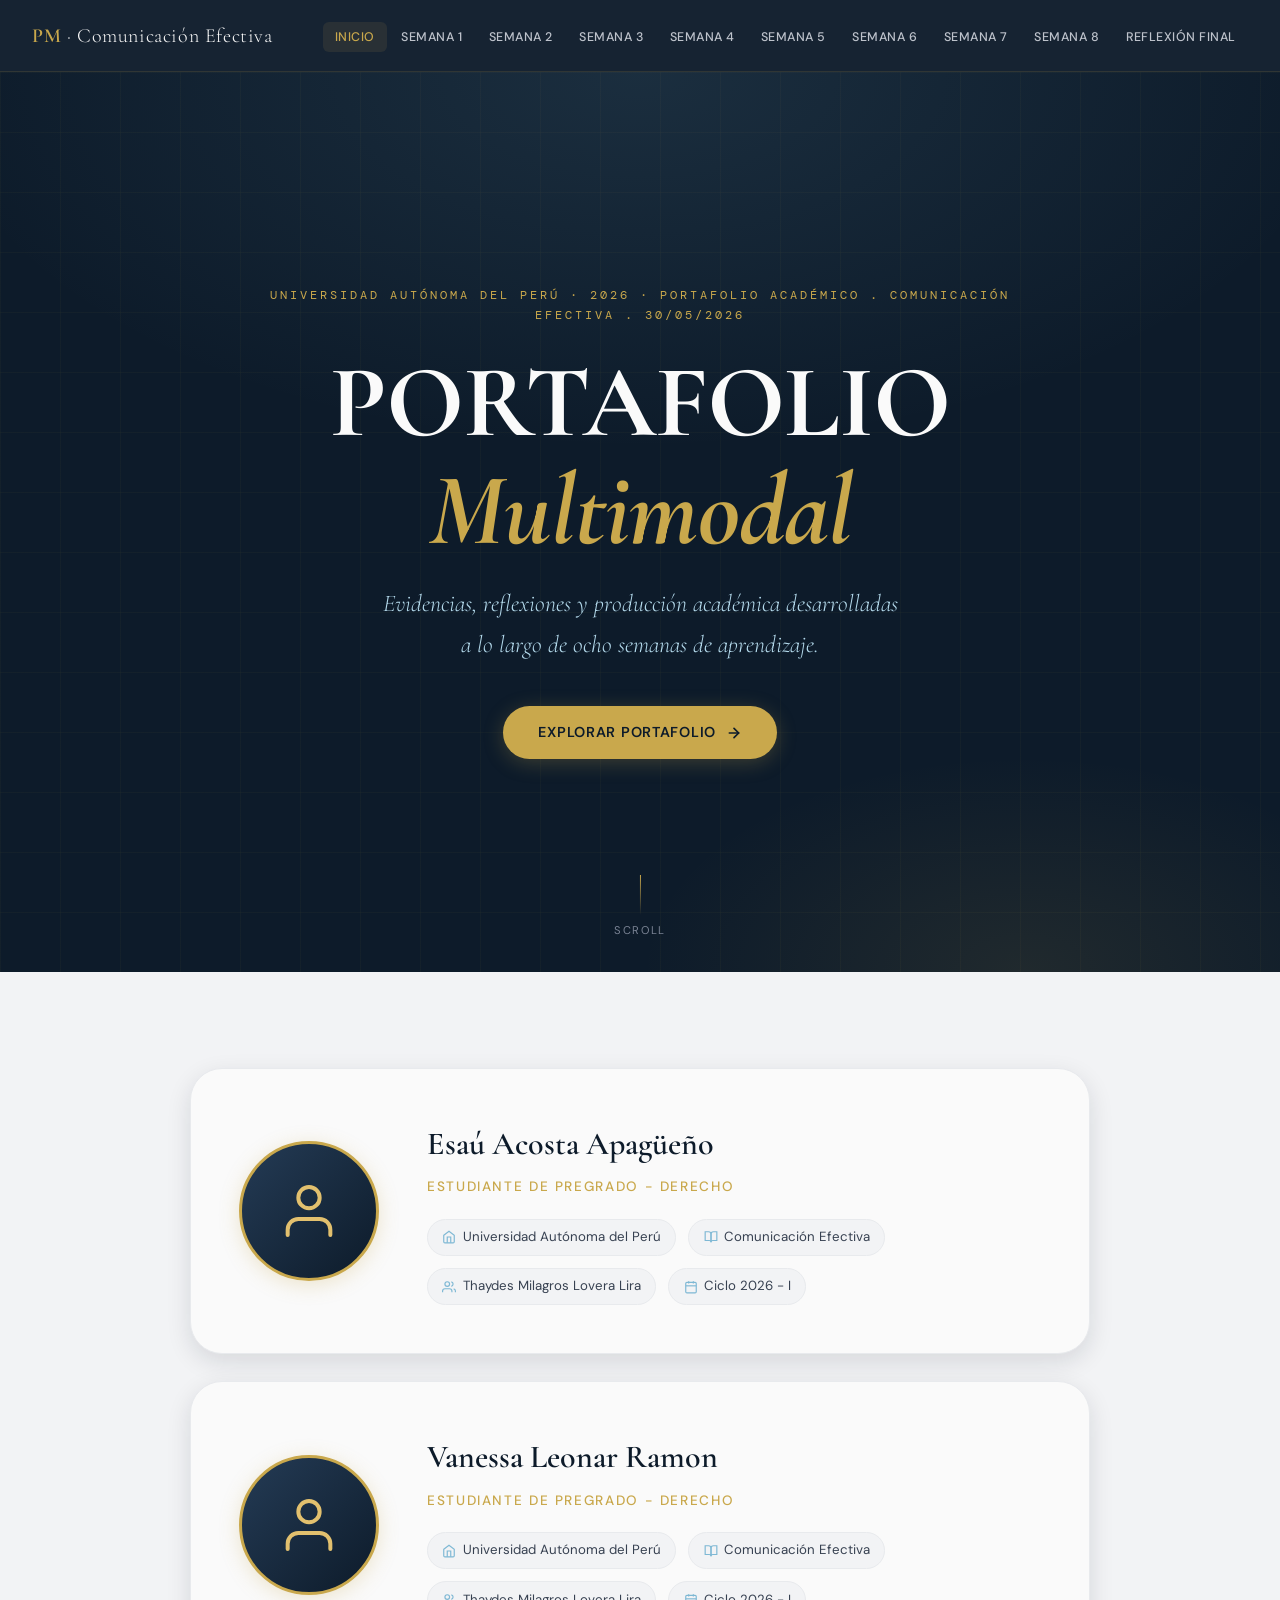
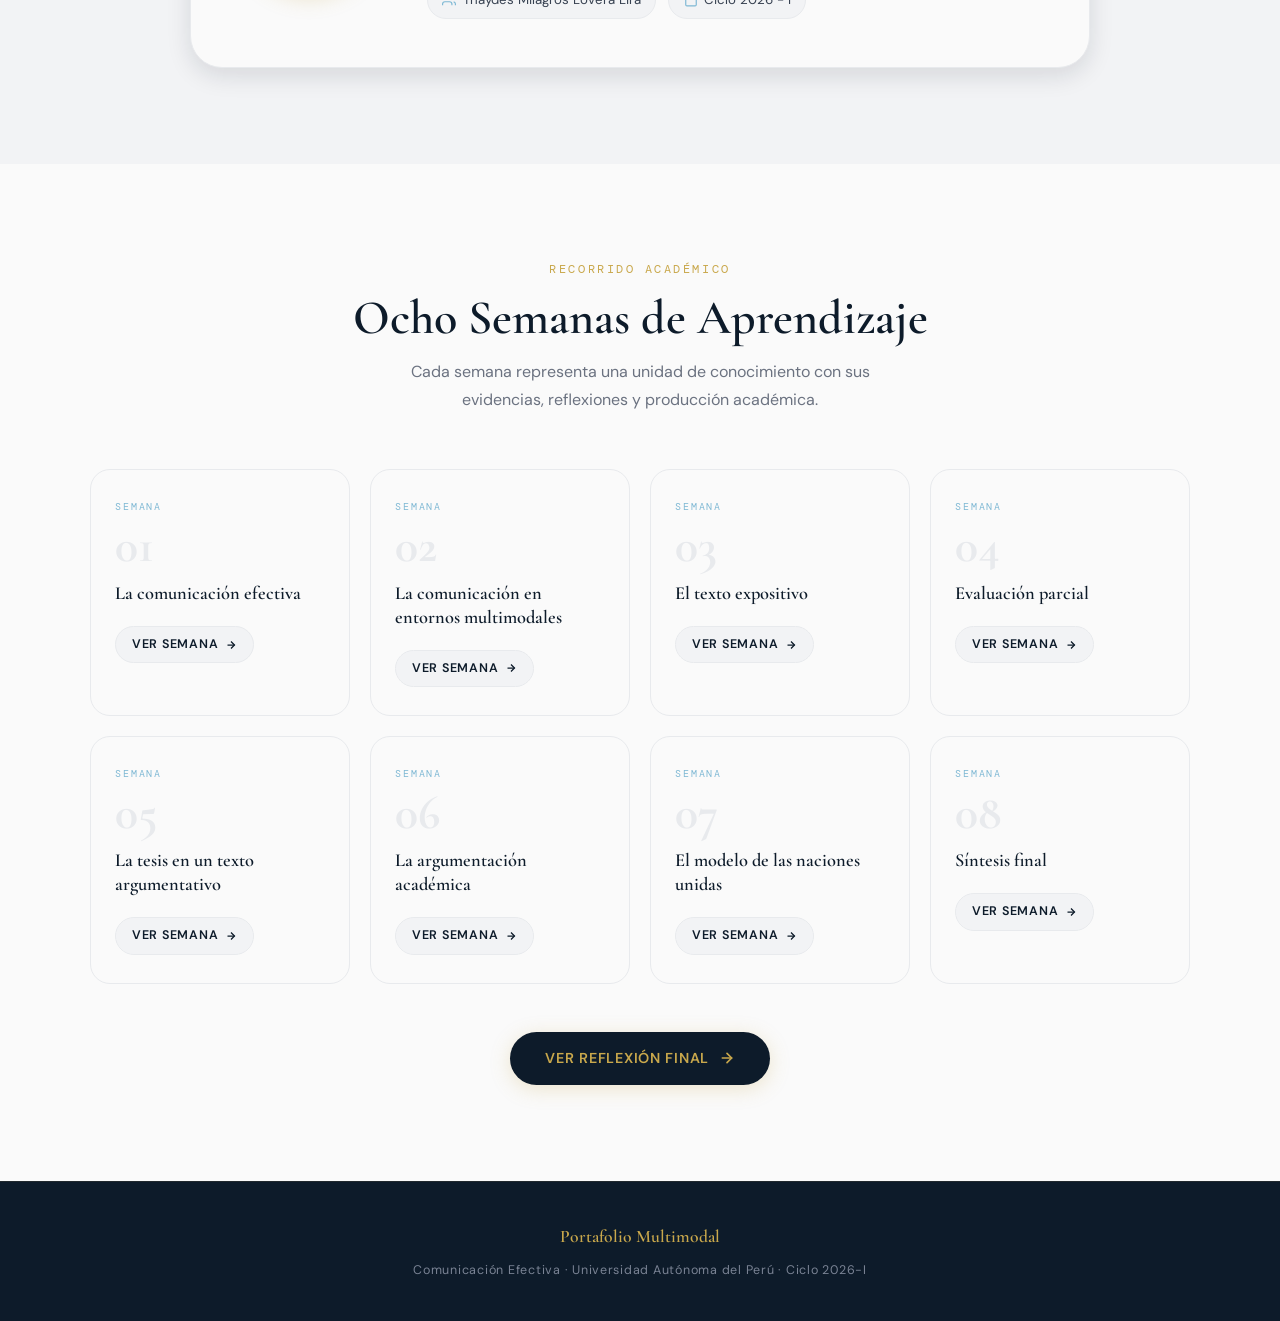
==== commit fb8e55d6: "Update hero eyebrow text with additional details" ====
--- a/index.html
+++ b/index.html
@@ -34,7 +34,7 @@
     <section class="hero">
       <div class="hero-grid-bg"></div>
       <div class="hero-content">
-        <p class="hero-eyebrow">Universidad Autónoma del Perú · 2026 · Portafolio Académico</p>
+        <p class="hero-eyebrow">Universidad Autónoma del Perú · 2026 · Portafolio Académico . Comunicación efectiva . 30/05/2026</p>
         <h1>PORTAFOLIO<br /><em>Multimodal</em></h1>
         <p class="hero-subtitle">
           Evidencias, reflexiones y producción académica desarrolladas<br/>a lo largo de ocho semanas de aprendizaje.
